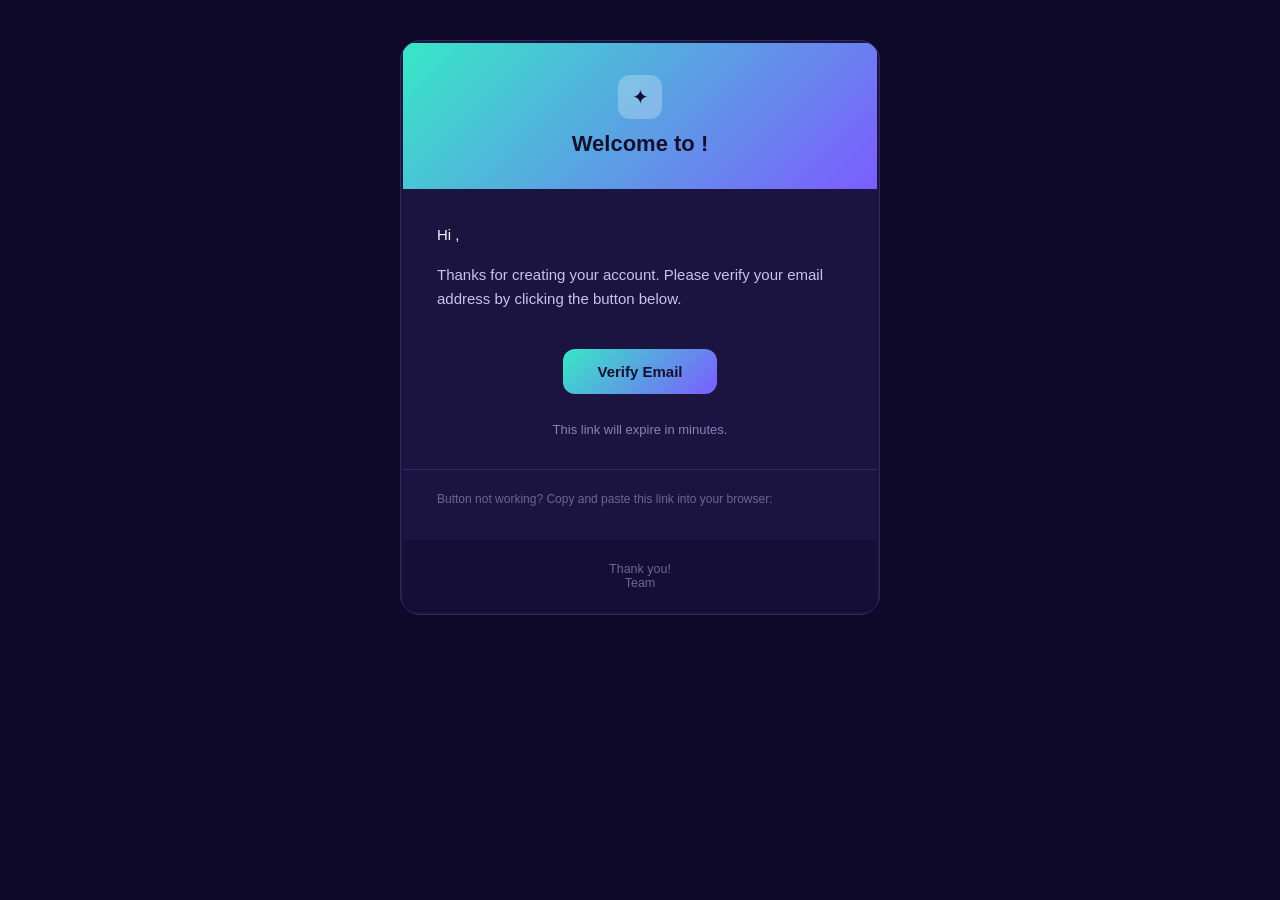
==== Email.html @ 811b29ae "Add files via upload" ====
<!DOCTYPE html>
<html>
<head>
<meta charset="UTF-8" />
</head>
<body style="margin:0; padding:0; background-color:#0f0a29; font-family: Arial, Helvetica, sans-serif;">
  <table role="presentation" width="100%" cellpadding="0" cellspacing="0" style="background-color:#0f0a29; padding: 40px 20px;">
    <tr>
      <td align="center">
        <table role="presentation" width="100%" style="max-width:480px; background:#1b1440; border-radius:20px; overflow:hidden; border:1px solid #33285f;">

          <!-- Header -->
          <tr>
            <td style="background: linear-gradient(135deg, #37e8c6, #7c5cff); padding: 32px 30px; text-align:center;">
              <div style="width:44px; height:44px; margin:0 auto 12px; background:rgba(255,255,255,0.25); border-radius:12px; line-height:44px; font-size:20px; color:#16102f;">✦</div>
              <h1 style="margin:0; font-size:22px; color:#16102f; font-family: Arial, sans-serif;">Welcome to <?= siteName ?>!</h1>
            </td>
          </tr>

          <!-- Body -->
          <tr>
            <td style="padding: 32px 34px 10px; color:#f5f3ff;">
              <p style="font-size:15px; line-height:1.6; margin:0 0 16px;">Hi <?= name ?>,</p>
              <p style="font-size:15px; line-height:1.6; margin:0 0 16px; color:#c9c3e8;">
                Thanks for creating your account. Please verify your email address by clicking the button below.
              </p>
            </td>
          </tr>

          <!-- Button -->
          <tr>
            <td style="padding: 10px 34px 26px; text-align:center;">
              <a href="<?= verifyLink ?>"
                 style="display:inline-block; background: linear-gradient(135deg, #37e8c6, #7c5cff); color:#16102f; text-decoration:none; font-weight:bold; font-size:15px; padding:14px 34px; border-radius:12px;">
                Verify Email
              </a>
            </td>
          </tr>

          <!-- Expiry note -->
          <tr>
            <td style="padding: 0 34px 30px; text-align:center;">
              <p style="font-size:13px; color:#8a82b6; margin:0;">
                This link will expire in <?= expiryMinutes ?> minutes.
              </p>
            </td>
          </tr>

          <!-- Fallback link -->
          <tr>
            <td style="padding: 0 34px 30px; border-top:1px solid #33285f; padding-top: 20px;">
              <p style="font-size:12px; color:#6f668f; line-height:1.5; margin:0;">
                Button not working? Copy and paste this link into your browser:<br/>
                <a href="<?= verifyLink ?>" style="color:#37e8c6; word-break:break-all;"><?= verifyLink ?></a>
              </p>
            </td>
          </tr>

          <!-- Footer -->
          <tr>
            <td style="padding: 22px 34px; background:#150f38; text-align:center;">
              <p style="font-size:12.5px; color:#6f668f; margin:0;">
                Thank you!<br/>
                <?= siteName ?> Team
              </p>
            </td>
          </tr>

        </table>
      </td>
    </tr>
  </table>
</body>
</html>
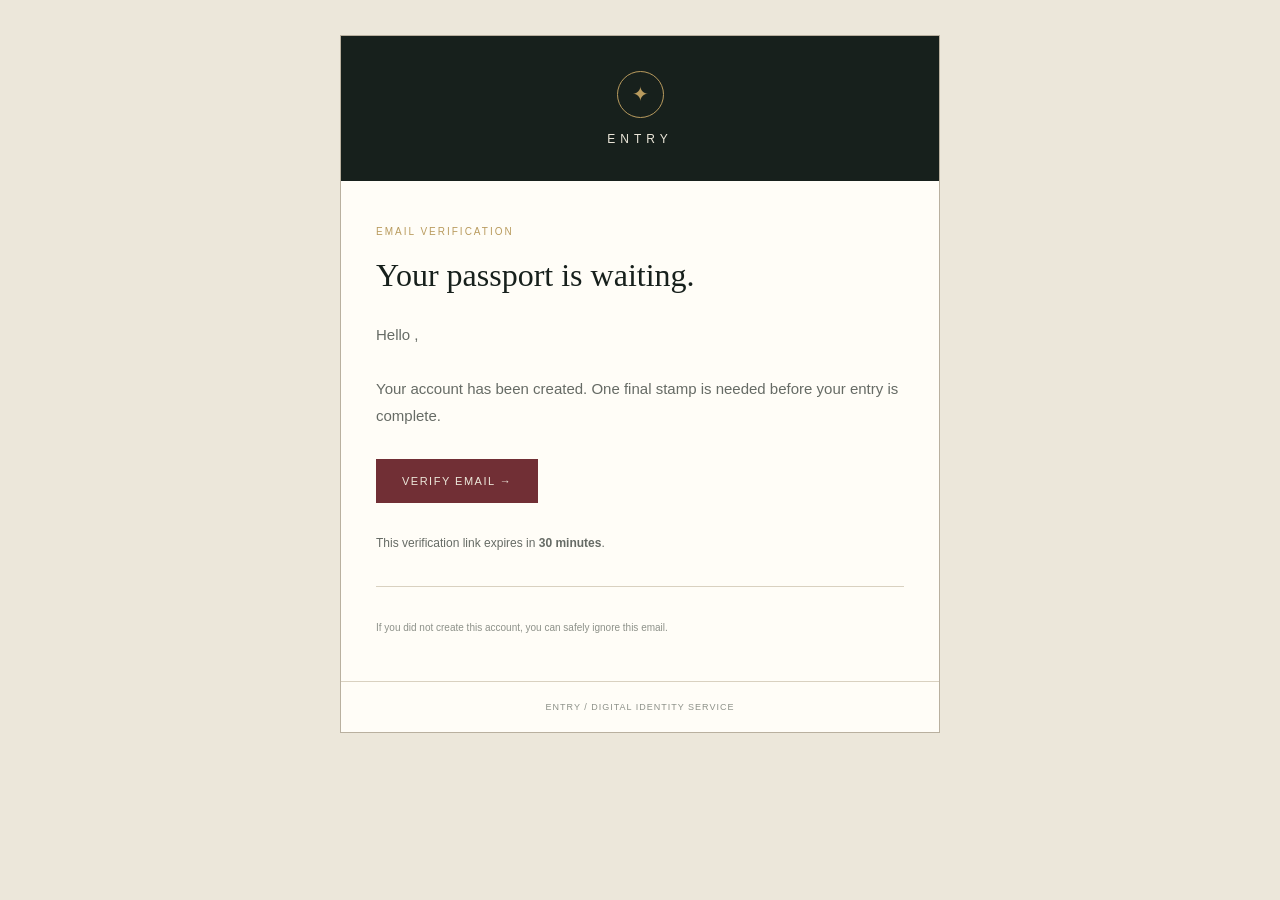
==== commit f044f1cc: "10" ====
--- a/Email.html
+++ b/Email.html
@@ -1,74 +1,248 @@
 <!DOCTYPE html>
 <html>
+
 <head>
-<meta charset="UTF-8" />
+  <meta charset="UTF-8">
 </head>
-<body style="margin:0; padding:0; background-color:#0f0a29; font-family: Arial, Helvetica, sans-serif;">
-  <table role="presentation" width="100%" cellpadding="0" cellspacing="0" style="background-color:#0f0a29; padding: 40px 20px;">
+
+<body
+  style="
+    margin:0;
+    padding:0;
+    background:#ece7da;
+    font-family:Arial, Helvetica, sans-serif;
+  "
+>
+
+  <table
+    width="100%"
+    cellpadding="0"
+    cellspacing="0"
+    border="0"
+    style="
+      background:#ece7da;
+      padding:35px 15px;
+    "
+  >
+
     <tr>
+
       <td align="center">
-        <table role="presentation" width="100%" style="max-width:480px; background:#1b1440; border-radius:20px; overflow:hidden; border:1px solid #33285f;">
+
+        <table
+          width="100%"
+          cellpadding="0"
+          cellspacing="0"
+          border="0"
+          style="
+            max-width:600px;
+            background:#fffdf7;
+            border:1px solid #b9b09f;
+          "
+        >
+
 
           <!-- Header -->
+
           <tr>
-            <td style="background: linear-gradient(135deg, #37e8c6, #7c5cff); padding: 32px 30px; text-align:center;">
-              <div style="width:44px; height:44px; margin:0 auto 12px; background:rgba(255,255,255,0.25); border-radius:12px; line-height:44px; font-size:20px; color:#16102f;">✦</div>
-              <h1 style="margin:0; font-size:22px; color:#16102f; font-family: Arial, sans-serif;">Welcome to <?= siteName ?>!</h1>
+
+            <td
+              style="
+                background:#17201c;
+                padding:35px;
+                text-align:center;
+              "
+            >
+
+              <div
+                style="
+                  width:45px;
+                  height:45px;
+                  line-height:45px;
+                  border:1px solid #b99b5e;
+                  border-radius:50%;
+                  margin:0 auto 14px;
+                  color:#b99b5e;
+                  font-size:20px;
+                "
+              >
+                ✦
+              </div>
+
+              <div
+                style="
+                  color:#ece7da;
+                  font-size:12px;
+                  letter-spacing:5px;
+                "
+              >
+                ENTRY
+              </div>
+
             </td>
+
           </tr>
 
+
           <!-- Body -->
+
           <tr>
-            <td style="padding: 32px 34px 10px; color:#f5f3ff;">
-              <p style="font-size:15px; line-height:1.6; margin:0 0 16px;">Hi <?= name ?>,</p>
-              <p style="font-size:15px; line-height:1.6; margin:0 0 16px; color:#c9c3e8;">
-                Thanks for creating your account. Please verify your email address by clicking the button below.
-              </p>
+
+            <td
+              style="
+                padding:45px 35px;
+                color:#17201c;
+              "
+            >
+
+              <p
+                style="
+                  margin:0 0 18px;
+                  color:#b99b5e;
+                  font-size:10px;
+                  letter-spacing:2px;
+                "
+              >
+                EMAIL VERIFICATION
+              </p>
+
+
+              <h1
+                style="
+                  margin:0;
+                  font-family:Georgia, serif;
+                  font-size:32px;
+                  font-weight:normal;
+                  line-height:1.3;
+                "
+              >
+                Your passport is waiting.
+              </h1>
+
+
+              <p
+                style="
+                  margin:24px 0;
+                  color:#666b65;
+                  font-size:15px;
+                  line-height:1.8;
+                "
+              >
+                Hello <?= name ?>,
+                <br><br>
+                Your account has been created.
+                One final stamp is needed before your
+                entry is complete.
+              </p>
+
+
+              <!-- Button -->
+
+              <table
+                cellpadding="0"
+                cellspacing="0"
+                border="0"
+                style="
+                  margin:30px 0;
+                "
+              >
+
+                <tr>
+
+                  <td
+                    align="center"
+                    style="
+                      background:#712f35;
+                    "
+                  >
+
+                    <a
+                      href="<?= verificationUrl ?>"
+                      style="
+                        display:inline-block;
+                        padding:16px 26px;
+                        color:#ece7da;
+                        text-decoration:none;
+                        font-size:11px;
+                        letter-spacing:1.5px;
+                      "
+                    >
+                      VERIFY EMAIL →
+                    </a>
+
+                  </td>
+
+                </tr>
+
+              </table>
+
+
+              <p
+                style="
+                  margin:0;
+                  color:#666b65;
+                  font-size:12px;
+                  line-height:1.8;
+                "
+              >
+                This verification link expires in
+                <strong>30 minutes</strong>.
+              </p>
+
+
+              <hr
+                style="
+                  border:none;
+                  border-top:1px solid #d9d1c0;
+                  margin:32px 0;
+                "
+              >
+
+
+              <p
+                style="
+                  margin:0;
+                  color:#8d9189;
+                  font-size:10px;
+                  line-height:1.7;
+                "
+              >
+                If you did not create this account,
+                you can safely ignore this email.
+              </p>
+
             </td>
+
           </tr>
 
-          <!-- Button -->
+
+          <!-- Footer -->
+
           <tr>
-            <td style="padding: 10px 34px 26px; text-align:center;">
-              <a href="<?= verifyLink ?>"
-                 style="display:inline-block; background: linear-gradient(135deg, #37e8c6, #7c5cff); color:#16102f; text-decoration:none; font-weight:bold; font-size:15px; padding:14px 34px; border-radius:12px;">
-                Verify Email
-              </a>
+
+            <td
+              style="
+                padding:20px;
+                text-align:center;
+                border-top:1px solid #d9d1c0;
+                color:#8d9189;
+                font-size:9px;
+                letter-spacing:1px;
+              "
+            >
+              ENTRY / DIGITAL IDENTITY SERVICE
             </td>
+
           </tr>
 
-          <!-- Expiry note -->
-          <tr>
-            <td style="padding: 0 34px 30px; text-align:center;">
-              <p style="font-size:13px; color:#8a82b6; margin:0;">
-                This link will expire in <?= expiryMinutes ?> minutes.
-              </p>
-            </td>
-          </tr>
-
-          <!-- Fallback link -->
-          <tr>
-            <td style="padding: 0 34px 30px; border-top:1px solid #33285f; padding-top: 20px;">
-              <p style="font-size:12px; color:#6f668f; line-height:1.5; margin:0;">
-                Button not working? Copy and paste this link into your browser:<br/>
-                <a href="<?= verifyLink ?>" style="color:#37e8c6; word-break:break-all;"><?= verifyLink ?></a>
-              </p>
-            </td>
-          </tr>
-
-          <!-- Footer -->
-          <tr>
-            <td style="padding: 22px 34px; background:#150f38; text-align:center;">
-              <p style="font-size:12.5px; color:#6f668f; margin:0;">
-                Thank you!<br/>
-                <?= siteName ?> Team
-              </p>
-            </td>
-          </tr>
-
         </table>
+
       </td>
+
     </tr>
+
   </table>
+
 </body>
+
 </html>
